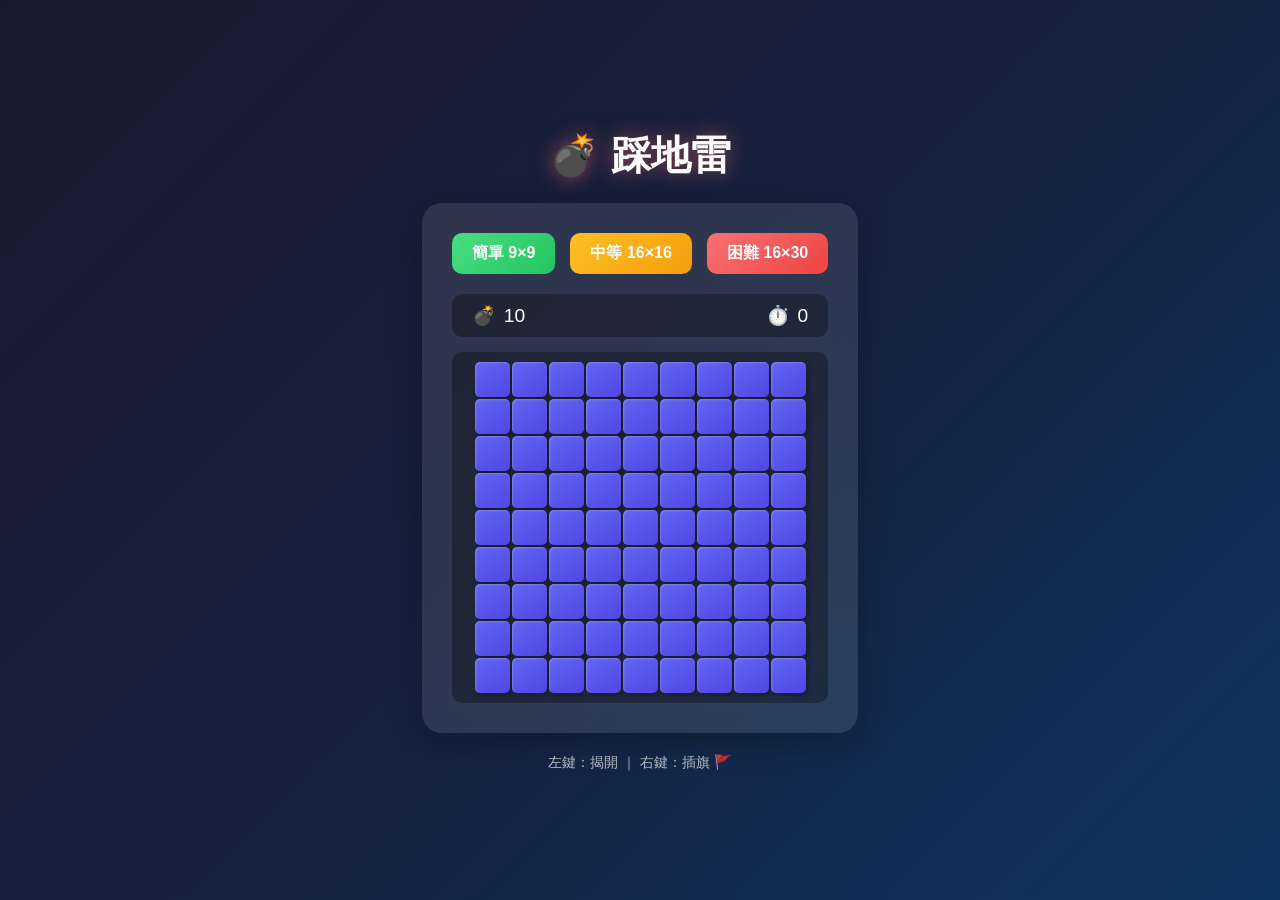
==== index.html @ 1ba6f3e5 "Add minesweeper game 💣" ====
<!DOCTYPE html>
<html lang="zh-TW">
<head>
    <meta charset="UTF-8">
    <meta name="viewport" content="width=device-width, initial-scale=1.0">
    <title>踩地雷 💣</title>
    <style>
        * {
            margin: 0;
            padding: 0;
            box-sizing: border-box;
        }

        body {
            min-height: 100vh;
            display: flex;
            flex-direction: column;
            align-items: center;
            justify-content: center;
            background: linear-gradient(135deg, #1a1a2e 0%, #16213e 50%, #0f3460 100%);
            font-family: 'Segoe UI', Tahoma, Geneva, Verdana, sans-serif;
            padding: 20px;
        }

        h1 {
            color: #fff;
            font-size: 2.5rem;
            margin-bottom: 20px;
            text-shadow: 0 0 20px rgba(255, 107, 107, 0.5);
        }

        .game-container {
            background: rgba(255, 255, 255, 0.1);
            backdrop-filter: blur(10px);
            border-radius: 20px;
            padding: 30px;
            box-shadow: 0 8px 32px rgba(0, 0, 0, 0.3);
        }

        .controls {
            display: flex;
            gap: 15px;
            margin-bottom: 20px;
            flex-wrap: wrap;
            justify-content: center;
        }

        .controls button {
            padding: 10px 20px;
            border: none;
            border-radius: 10px;
            cursor: pointer;
            font-size: 1rem;
            font-weight: bold;
            transition: all 0.3s ease;
        }

        .controls button:hover {
            transform: translateY(-2px);
        }

        .btn-easy {
            background: linear-gradient(135deg, #4ade80, #22c55e);
            color: white;
        }

        .btn-medium {
            background: linear-gradient(135deg, #fbbf24, #f59e0b);
            color: white;
        }

        .btn-hard {
            background: linear-gradient(135deg, #f87171, #ef4444);
            color: white;
        }

        .status {
            display: flex;
            justify-content: space-between;
            align-items: center;
            margin-bottom: 15px;
            padding: 10px 20px;
            background: rgba(0, 0, 0, 0.3);
            border-radius: 10px;
            color: #fff;
            font-size: 1.2rem;
        }

        .status span {
            display: flex;
            align-items: center;
            gap: 8px;
        }

        .board {
            display: grid;
            gap: 2px;
            background: rgba(0, 0, 0, 0.3);
            padding: 10px;
            border-radius: 10px;
            justify-content: center;
        }

        .cell {
            width: 35px;
            height: 35px;
            display: flex;
            align-items: center;
            justify-content: center;
            font-size: 1rem;
            font-weight: bold;
            cursor: pointer;
            border-radius: 5px;
            transition: all 0.15s ease;
            user-select: none;
        }

        .cell.hidden {
            background: linear-gradient(145deg, #6366f1, #4f46e5);
            box-shadow: 2px 2px 5px rgba(0, 0, 0, 0.3), 
                        inset 1px 1px 2px rgba(255, 255, 255, 0.2);
        }

        .cell.hidden:hover {
            background: linear-gradient(145deg, #818cf8, #6366f1);
            transform: scale(1.05);
        }

        .cell.revealed {
            background: rgba(255, 255, 255, 0.9);
            color: #1a1a2e;
            cursor: default;
        }

        .cell.flagged {
            background: linear-gradient(145deg, #f97316, #ea580c);
        }

        .cell.mine {
            background: linear-gradient(145deg, #ef4444, #dc2626);
            animation: explode 0.3s ease;
        }

        @keyframes explode {
            0% { transform: scale(1); }
            50% { transform: scale(1.3); }
            100% { transform: scale(1); }
        }

        .cell[data-number="1"] { color: #3b82f6; }
        .cell[data-number="2"] { color: #22c55e; }
        .cell[data-number="3"] { color: #ef4444; }
        .cell[data-number="4"] { color: #8b5cf6; }
        .cell[data-number="5"] { color: #a855f7; }
        .cell[data-number="6"] { color: #06b6d4; }
        .cell[data-number="7"] { color: #1a1a2e; }
        .cell[data-number="8"] { color: #6b7280; }

        .message {
            position: fixed;
            top: 50%;
            left: 50%;
            transform: translate(-50%, -50%);
            background: rgba(0, 0, 0, 0.9);
            color: white;
            padding: 30px 50px;
            border-radius: 20px;
            font-size: 2rem;
            text-align: center;
            z-index: 100;
            animation: fadeIn 0.3s ease;
        }

        @keyframes fadeIn {
            from { opacity: 0; transform: translate(-50%, -50%) scale(0.8); }
            to { opacity: 1; transform: translate(-50%, -50%) scale(1); }
        }

        .message.win {
            border: 3px solid #4ade80;
            box-shadow: 0 0 30px rgba(74, 222, 128, 0.5);
        }

        .message.lose {
            border: 3px solid #ef4444;
            box-shadow: 0 0 30px rgba(239, 68, 68, 0.5);
        }

        .instructions {
            color: rgba(255, 255, 255, 0.7);
            margin-top: 20px;
            text-align: center;
            font-size: 0.9rem;
        }
    </style>
</head>
<body>
    <h1>💣 踩地雷</h1>
    <div class="game-container">
        <div class="controls">
            <button class="btn-easy" onclick="startGame(9, 9, 10)">簡單 9×9</button>
            <button class="btn-medium" onclick="startGame(16, 16, 40)">中等 16×16</button>
            <button class="btn-hard" onclick="startGame(16, 30, 99)">困難 16×30</button>
        </div>
        <div class="status">
            <span>💣 <span id="mines-left">10</span></span>
            <span>⏱️ <span id="timer">0</span></span>
        </div>
        <div class="board" id="board"></div>
    </div>
    <p class="instructions">左鍵：揭開 ｜ 右鍵：插旗 🚩</p>

    <script>
        let rows, cols, totalMines;
        let board = [];
        let revealed = [];
        let flagged = [];
        let gameOver = false;
        let firstClick = true;
        let timer = 0;
        let timerInterval = null;

        function startGame(r, c, m) {
            rows = r;
            cols = c;
            totalMines = m;
            board = [];
            revealed = [];
            flagged = [];
            gameOver = false;
            firstClick = true;
            timer = 0;
            
            if (timerInterval) clearInterval(timerInterval);
            document.getElementById('timer').textContent = '0';
            document.getElementById('mines-left').textContent = totalMines;
            
            // Remove any message
            const msg = document.querySelector('.message');
            if (msg) msg.remove();

            // Initialize arrays
            for (let i = 0; i < rows; i++) {
                board[i] = [];
                revealed[i] = [];
                flagged[i] = [];
                for (let j = 0; j < cols; j++) {
                    board[i][j] = 0;
                    revealed[i][j] = false;
                    flagged[i][j] = false;
                }
            }

            renderBoard();
        }

        function placeMines(excludeRow, excludeCol) {
            let placed = 0;
            while (placed < totalMines) {
                const r = Math.floor(Math.random() * rows);
                const c = Math.floor(Math.random() * cols);
                
                // Don't place mine on first click or adjacent cells
                if (Math.abs(r - excludeRow) <= 1 && Math.abs(c - excludeCol) <= 1) continue;
                if (board[r][c] === -1) continue;

                board[r][c] = -1;
                placed++;
            }

            // Calculate numbers
            for (let i = 0; i < rows; i++) {
                for (let j = 0; j < cols; j++) {
                    if (board[i][j] === -1) continue;
                    let count = 0;
                    for (let di = -1; di <= 1; di++) {
                        for (let dj = -1; dj <= 1; dj++) {
                            const ni = i + di, nj = j + dj;
                            if (ni >= 0 && ni < rows && nj >= 0 && nj < cols && board[ni][nj] === -1) {
                                count++;
                            }
                        }
                    }
                    board[i][j] = count;
                }
            }
        }

        function renderBoard() {
            const boardEl = document.getElementById('board');
            boardEl.style.gridTemplateColumns = `repeat(${cols}, 35px)`;
            boardEl.innerHTML = '';

            for (let i = 0; i < rows; i++) {
                for (let j = 0; j < cols; j++) {
                    const cell = document.createElement('div');
                    cell.className = 'cell hidden';
                    cell.dataset.row = i;
                    cell.dataset.col = j;
                    cell.addEventListener('click', () => revealCell(i, j));
                    cell.addEventListener('contextmenu', (e) => {
                        e.preventDefault();
                        toggleFlag(i, j);
                    });
                    boardEl.appendChild(cell);
                }
            }
        }

        function getCell(row, col) {
            return document.querySelector(`.cell[data-row="${row}"][data-col="${col}"]`);
        }

        function revealCell(row, col) {
            if (gameOver || revealed[row][col] || flagged[row][col]) return;

            if (firstClick) {
                firstClick = false;
                placeMines(row, col);
                timerInterval = setInterval(() => {
                    timer++;
                    document.getElementById('timer').textContent = timer;
                }, 1000);
            }

            revealed[row][col] = true;
            const cell = getCell(row, col);
            cell.classList.remove('hidden');
            cell.classList.add('revealed');

            if (board[row][col] === -1) {
                // Hit a mine
                cell.classList.add('mine');
                cell.textContent = '💥';
                endGame(false);
                return;
            }

            if (board[row][col] > 0) {
                cell.textContent = board[row][col];
                cell.dataset.number = board[row][col];
            } else {
                // Reveal adjacent cells for empty cell
                for (let di = -1; di <= 1; di++) {
                    for (let dj = -1; dj <= 1; dj++) {
                        const ni = row + di, nj = col + dj;
                        if (ni >= 0 && ni < rows && nj >= 0 && nj < cols) {
                            revealCell(ni, nj);
                        }
                    }
                }
            }

            checkWin();
        }

        function toggleFlag(row, col) {
            if (gameOver || revealed[row][col]) return;

            const cell = getCell(row, col);
            flagged[row][col] = !flagged[row][col];

            if (flagged[row][col]) {
                cell.classList.add('flagged');
                cell.textContent = '🚩';
            } else {
                cell.classList.remove('flagged');
                cell.textContent = '';
            }

            const flagCount = flagged.flat().filter(f => f).length;
            document.getElementById('mines-left').textContent = totalMines - flagCount;
        }

        function checkWin() {
            let revealedCount = 0;
            for (let i = 0; i < rows; i++) {
                for (let j = 0; j < cols; j++) {
                    if (revealed[i][j]) revealedCount++;
                }
            }

            if (revealedCount === rows * cols - totalMines) {
                endGame(true);
            }
        }

        function endGame(won) {
            gameOver = true;
            if (timerInterval) clearInterval(timerInterval);

            // Reveal all mines
            for (let i = 0; i < rows; i++) {
                for (let j = 0; j < cols; j++) {
                    if (board[i][j] === -1) {
                        const cell = getCell(i, j);
                        cell.classList.remove('hidden');
                        if (!won) {
                            cell.classList.add('mine');
                            cell.textContent = '💣';
                        } else {
                            cell.classList.add('flagged');
                            cell.textContent = '🚩';
                        }
                    }
                }
            }

            const msg = document.createElement('div');
            msg.className = `message ${won ? 'win' : 'lose'}`;
            msg.innerHTML = won 
                ? `🎉 恭喜過關！<br><small>用時 ${timer} 秒</small>`
                : `💥 踩到地雷了！<br><small>再試一次吧</small>`;
            document.body.appendChild(msg);

            setTimeout(() => msg.remove(), 3000);
        }

        // Start with easy mode
        startGame(9, 9, 10);
    </script>
</body>
</html>
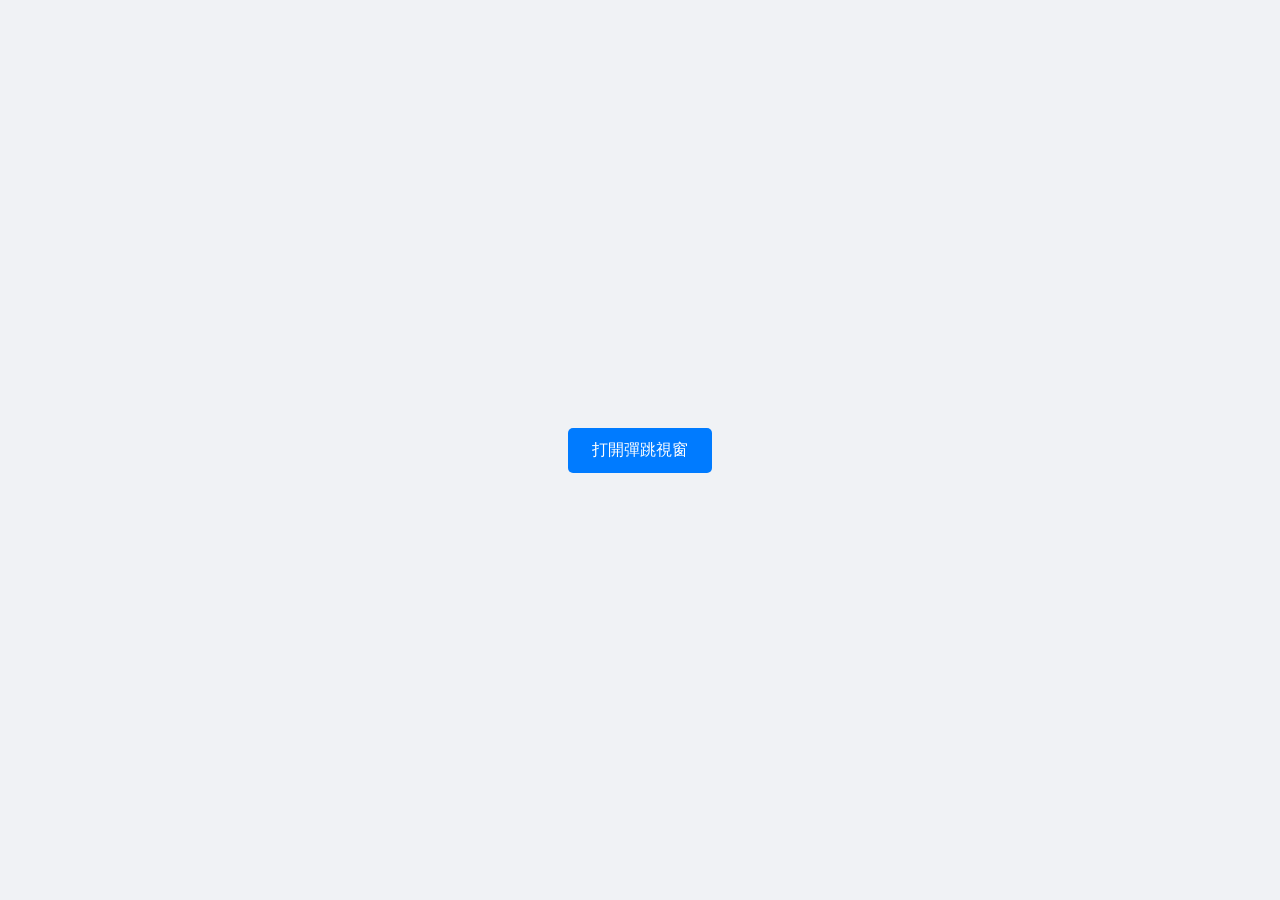
==== commit 186c3e9c: "Initial commit: Add simple modal example" ====
--- a/index.html
+++ b/index.html
@@ -1,423 +1,136 @@
 <!DOCTYPE html>
-<html lang="zh-TW">
+<html lang="zh-Hant">
 <head>
     <meta charset="UTF-8">
     <meta name="viewport" content="width=device-width, initial-scale=1.0">
-    <title>踩地雷 💣</title>
+    <title>彈跳視窗範例</title>
     <style>
-        * {
+        /* 基本樣式 */
+        body {
+            font-family: 'Segoe UI', Tahoma, Geneva, Verdana, sans-serif;
+            display: flex;
+            justify-content: center;
+            align-items: center;
+            height: 100vh;
             margin: 0;
-            padding: 0;
-            box-sizing: border-box;
+            background-color: #f0f2f5;
         }
 
-        body {
-            min-height: 100vh;
-            display: flex;
-            flex-direction: column;
-            align-items: center;
-            justify-content: center;
-            background: linear-gradient(135deg, #1a1a2e 0%, #16213e 50%, #0f3460 100%);
-            font-family: 'Segoe UI', Tahoma, Geneva, Verdana, sans-serif;
-            padding: 20px;
+        /* 按鈕樣式 */
+        .btn-open {
+            padding: 12px 24px;
+            background-color: #007bff;
+            color: white;
+            border: none;
+            border-radius: 5px;
+            cursor: pointer;
+            font-size: 16px;
+            transition: background-color 0.3s;
         }
 
-        h1 {
-            color: #fff;
-            font-size: 2.5rem;
-            margin-bottom: 20px;
-            text-shadow: 0 0 20px rgba(255, 107, 107, 0.5);
+        .btn-open:hover {
+            background-color: #0056b3;
         }
 
-        .game-container {
-            background: rgba(255, 255, 255, 0.1);
-            backdrop-filter: blur(10px);
-            border-radius: 20px;
-            padding: 30px;
-            box-shadow: 0 8px 32px rgba(0, 0, 0, 0.3);
+        /* 彈跳視窗遮罩層 (Modal Overlay) */
+        .modal-overlay {
+            display: none; /* 預設隱藏 */
+            position: fixed;
+            top: 0;
+            left: 0;
+            width: 100%;
+            height: 100%;
+            background-color: rgba(0, 0, 0, 0.5); /* 半透明黑色背景 */
+            z-index: 1000;
+            justify-content: center;
+            align-items: center;
+            opacity: 0;
+            transition: opacity 0.3s ease;
         }
 
-        .controls {
-            display: flex;
-            gap: 15px;
-            margin-bottom: 20px;
-            flex-wrap: wrap;
-            justify-content: center;
+        /* 彈跳視窗本體 (Modal Content) */
+        .modal-content {
+            background-color: white;
+            padding: 30px;
+            border-radius: 10px;
+            box-shadow: 0 5px 15px rgba(0, 0, 0, 0.3);
+            max-width: 400px;
+            width: 90%;
+            text-align: center;
+            transform: translateY(-20px);
+            transition: transform 0.3s ease;
         }
 
-        .controls button {
-            padding: 10px 20px;
-            border: none;
-            border-radius: 10px;
-            cursor: pointer;
-            font-size: 1rem;
-            font-weight: bold;
-            transition: all 0.3s ease;
+        /* 顯示狀態 */
+        .modal-overlay.show {
+            display: flex;
+            opacity: 1;
         }
 
-        .controls button:hover {
-            transform: translateY(-2px);
+        .modal-overlay.show .modal-content {
+            transform: translateY(0);
         }
 
-        .btn-easy {
-            background: linear-gradient(135deg, #4ade80, #22c55e);
+        /* 關閉按鈕 */
+        .btn-close {
+            margin-top: 20px;
+            padding: 10px 20px;
+            background-color: #dc3545;
             color: white;
+            border: none;
+            border-radius: 5px;
+            cursor: pointer;
         }
 
-        .btn-medium {
-            background: linear-gradient(135deg, #fbbf24, #f59e0b);
-            color: white;
-        }
-
-        .btn-hard {
-            background: linear-gradient(135deg, #f87171, #ef4444);
-            color: white;
-        }
-
-        .status {
-            display: flex;
-            justify-content: space-between;
-            align-items: center;
-            margin-bottom: 15px;
-            padding: 10px 20px;
-            background: rgba(0, 0, 0, 0.3);
-            border-radius: 10px;
-            color: #fff;
-            font-size: 1.2rem;
-        }
-
-        .status span {
-            display: flex;
-            align-items: center;
-            gap: 8px;
-        }
-
-        .board {
-            display: grid;
-            gap: 2px;
-            background: rgba(0, 0, 0, 0.3);
-            padding: 10px;
-            border-radius: 10px;
-            justify-content: center;
-        }
-
-        .cell {
-            width: 35px;
-            height: 35px;
-            display: flex;
-            align-items: center;
-            justify-content: center;
-            font-size: 1rem;
-            font-weight: bold;
-            cursor: pointer;
-            border-radius: 5px;
-            transition: all 0.15s ease;
-            user-select: none;
-        }
-
-        .cell.hidden {
-            background: linear-gradient(145deg, #6366f1, #4f46e5);
-            box-shadow: 2px 2px 5px rgba(0, 0, 0, 0.3), 
-                        inset 1px 1px 2px rgba(255, 255, 255, 0.2);
-        }
-
-        .cell.hidden:hover {
-            background: linear-gradient(145deg, #818cf8, #6366f1);
-            transform: scale(1.05);
-        }
-
-        .cell.revealed {
-            background: rgba(255, 255, 255, 0.9);
-            color: #1a1a2e;
-            cursor: default;
-        }
-
-        .cell.flagged {
-            background: linear-gradient(145deg, #f97316, #ea580c);
-        }
-
-        .cell.mine {
-            background: linear-gradient(145deg, #ef4444, #dc2626);
-            animation: explode 0.3s ease;
-        }
-
-        @keyframes explode {
-            0% { transform: scale(1); }
-            50% { transform: scale(1.3); }
-            100% { transform: scale(1); }
-        }
-
-        .cell[data-number="1"] { color: #3b82f6; }
-        .cell[data-number="2"] { color: #22c55e; }
-        .cell[data-number="3"] { color: #ef4444; }
-        .cell[data-number="4"] { color: #8b5cf6; }
-        .cell[data-number="5"] { color: #a855f7; }
-        .cell[data-number="6"] { color: #06b6d4; }
-        .cell[data-number="7"] { color: #1a1a2e; }
-        .cell[data-number="8"] { color: #6b7280; }
-
-        .message {
-            position: fixed;
-            top: 50%;
-            left: 50%;
-            transform: translate(-50%, -50%);
-            background: rgba(0, 0, 0, 0.9);
-            color: white;
-            padding: 30px 50px;
-            border-radius: 20px;
-            font-size: 2rem;
-            text-align: center;
-            z-index: 100;
-            animation: fadeIn 0.3s ease;
-        }
-
-        @keyframes fadeIn {
-            from { opacity: 0; transform: translate(-50%, -50%) scale(0.8); }
-            to { opacity: 1; transform: translate(-50%, -50%) scale(1); }
-        }
-
-        .message.win {
-            border: 3px solid #4ade80;
-            box-shadow: 0 0 30px rgba(74, 222, 128, 0.5);
-        }
-
-        .message.lose {
-            border: 3px solid #ef4444;
-            box-shadow: 0 0 30px rgba(239, 68, 68, 0.5);
-        }
-
-        .instructions {
-            color: rgba(255, 255, 255, 0.7);
-            margin-top: 20px;
-            text-align: center;
-            font-size: 0.9rem;
+        .btn-close:hover {
+            background-color: #a71d2a;
         }
     </style>
 </head>
 <body>
-    <h1>💣 踩地雷</h1>
-    <div class="game-container">
-        <div class="controls">
-            <button class="btn-easy" onclick="startGame(9, 9, 10)">簡單 9×9</button>
-            <button class="btn-medium" onclick="startGame(16, 16, 40)">中等 16×16</button>
-            <button class="btn-hard" onclick="startGame(16, 30, 99)">困難 16×30</button>
+
+    <!-- 觸發按鈕 -->
+    <button class="btn-open" onclick="openModal()">打開彈跳視窗</button>
+
+    <!-- 彈跳視窗結構 -->
+    <div class="modal-overlay" id="myModal">
+        <div class="modal-content">
+            <h2>🎉 成功彈出！</h2>
+            <p>這是一個簡單又好看的彈跳視窗範例。</p>
+            <p>您可以把重要的訊息放在這裡。</p>
+            <button class="btn-close" onclick="closeModal()">關閉</button>
         </div>
-        <div class="status">
-            <span>💣 <span id="mines-left">10</span></span>
-            <span>⏱️ <span id="timer">0</span></span>
-        </div>
-        <div class="board" id="board"></div>
     </div>
-    <p class="instructions">左鍵：揭開 ｜ 右鍵：插旗 🚩</p>
 
     <script>
-        let rows, cols, totalMines;
-        let board = [];
-        let revealed = [];
-        let flagged = [];
-        let gameOver = false;
-        let firstClick = true;
-        let timer = 0;
-        let timerInterval = null;
-
-        function startGame(r, c, m) {
-            rows = r;
-            cols = c;
-            totalMines = m;
-            board = [];
-            revealed = [];
-            flagged = [];
-            gameOver = false;
-            firstClick = true;
-            timer = 0;
-            
-            if (timerInterval) clearInterval(timerInterval);
-            document.getElementById('timer').textContent = '0';
-            document.getElementById('mines-left').textContent = totalMines;
-            
-            // Remove any message
-            const msg = document.querySelector('.message');
-            if (msg) msg.remove();
-
-            // Initialize arrays
-            for (let i = 0; i < rows; i++) {
-                board[i] = [];
-                revealed[i] = [];
-                flagged[i] = [];
-                for (let j = 0; j < cols; j++) {
-                    board[i][j] = 0;
-                    revealed[i][j] = false;
-                    flagged[i][j] = false;
-                }
-            }
-
-            renderBoard();
+        // 開啟視窗
+        function openModal() {
+            const modal = document.getElementById('myModal');
+            modal.style.display = 'flex';
+            // 使用 setTimeout 讓 CSS transition 有效
+            setTimeout(() => {
+                modal.classList.add('show');
+            }, 10);
         }
 
-        function placeMines(excludeRow, excludeCol) {
-            let placed = 0;
-            while (placed < totalMines) {
-                const r = Math.floor(Math.random() * rows);
-                const c = Math.floor(Math.random() * cols);
-                
-                // Don't place mine on first click or adjacent cells
-                if (Math.abs(r - excludeRow) <= 1 && Math.abs(c - excludeCol) <= 1) continue;
-                if (board[r][c] === -1) continue;
+        // 關閉視窗
+        function closeModal() {
+            const modal = document.getElementById('myModal');
+            modal.classList.remove('show');
+            // 等待動畫結束後再隱藏
+            setTimeout(() => {
+                modal.style.display = 'none';
+            }, 300);
+        }
 
-                board[r][c] = -1;
-                placed++;
-            }
-
-            // Calculate numbers
-            for (let i = 0; i < rows; i++) {
-                for (let j = 0; j < cols; j++) {
-                    if (board[i][j] === -1) continue;
-                    let count = 0;
-                    for (let di = -1; di <= 1; di++) {
-                        for (let dj = -1; dj <= 1; dj++) {
-                            const ni = i + di, nj = j + dj;
-                            if (ni >= 0 && ni < rows && nj >= 0 && nj < cols && board[ni][nj] === -1) {
-                                count++;
-                            }
-                        }
-                    }
-                    board[i][j] = count;
-                }
+        // 點擊遮罩層也可以關閉
+        window.onclick = function(event) {
+            const modal = document.getElementById('myModal');
+            if (event.target == modal) {
+                closeModal();
             }
         }
+    </script>
 
-        function renderBoard() {
-            const boardEl = document.getElementById('board');
-            boardEl.style.gridTemplateColumns = `repeat(${cols}, 35px)`;
-            boardEl.innerHTML = '';
-
-            for (let i = 0; i < rows; i++) {
-                for (let j = 0; j < cols; j++) {
-                    const cell = document.createElement('div');
-                    cell.className = 'cell hidden';
-                    cell.dataset.row = i;
-                    cell.dataset.col = j;
-                    cell.addEventListener('click', () => revealCell(i, j));
-                    cell.addEventListener('contextmenu', (e) => {
-                        e.preventDefault();
-                        toggleFlag(i, j);
-                    });
-                    boardEl.appendChild(cell);
-                }
-            }
-        }
-
-        function getCell(row, col) {
-            return document.querySelector(`.cell[data-row="${row}"][data-col="${col}"]`);
-        }
-
-        function revealCell(row, col) {
-            if (gameOver || revealed[row][col] || flagged[row][col]) return;
-
-            if (firstClick) {
-                firstClick = false;
-                placeMines(row, col);
-                timerInterval = setInterval(() => {
-                    timer++;
-                    document.getElementById('timer').textContent = timer;
-                }, 1000);
-            }
-
-            revealed[row][col] = true;
-            const cell = getCell(row, col);
-            cell.classList.remove('hidden');
-            cell.classList.add('revealed');
-
-            if (board[row][col] === -1) {
-                // Hit a mine
-                cell.classList.add('mine');
-                cell.textContent = '💥';
-                endGame(false);
-                return;
-            }
-
-            if (board[row][col] > 0) {
-                cell.textContent = board[row][col];
-                cell.dataset.number = board[row][col];
-            } else {
-                // Reveal adjacent cells for empty cell
-                for (let di = -1; di <= 1; di++) {
-                    for (let dj = -1; dj <= 1; dj++) {
-                        const ni = row + di, nj = col + dj;
-                        if (ni >= 0 && ni < rows && nj >= 0 && nj < cols) {
-                            revealCell(ni, nj);
-                        }
-                    }
-                }
-            }
-
-            checkWin();
-        }
-
-        function toggleFlag(row, col) {
-            if (gameOver || revealed[row][col]) return;
-
-            const cell = getCell(row, col);
-            flagged[row][col] = !flagged[row][col];
-
-            if (flagged[row][col]) {
-                cell.classList.add('flagged');
-                cell.textContent = '🚩';
-            } else {
-                cell.classList.remove('flagged');
-                cell.textContent = '';
-            }
-
-            const flagCount = flagged.flat().filter(f => f).length;
-            document.getElementById('mines-left').textContent = totalMines - flagCount;
-        }
-
-        function checkWin() {
-            let revealedCount = 0;
-            for (let i = 0; i < rows; i++) {
-                for (let j = 0; j < cols; j++) {
-                    if (revealed[i][j]) revealedCount++;
-                }
-            }
-
-            if (revealedCount === rows * cols - totalMines) {
-                endGame(true);
-            }
-        }
-
-        function endGame(won) {
-            gameOver = true;
-            if (timerInterval) clearInterval(timerInterval);
-
-            // Reveal all mines
-            for (let i = 0; i < rows; i++) {
-                for (let j = 0; j < cols; j++) {
-                    if (board[i][j] === -1) {
-                        const cell = getCell(i, j);
-                        cell.classList.remove('hidden');
-                        if (!won) {
-                            cell.classList.add('mine');
-                            cell.textContent = '💣';
-                        } else {
-                            cell.classList.add('flagged');
-                            cell.textContent = '🚩';
-                        }
-                    }
-                }
-            }
-
-            const msg = document.createElement('div');
-            msg.className = `message ${won ? 'win' : 'lose'}`;
-            msg.innerHTML = won 
-                ? `🎉 恭喜過關！<br><small>用時 ${timer} 秒</small>`
-                : `💥 踩到地雷了！<br><small>再試一次吧</small>`;
-            document.body.appendChild(msg);
-
-            setTimeout(() => msg.remove(), 3000);
-        }
-
-        // Start with easy mode
-        startGame(9, 9, 10);
-    </script>
 </body>
-</html>
+</html>
